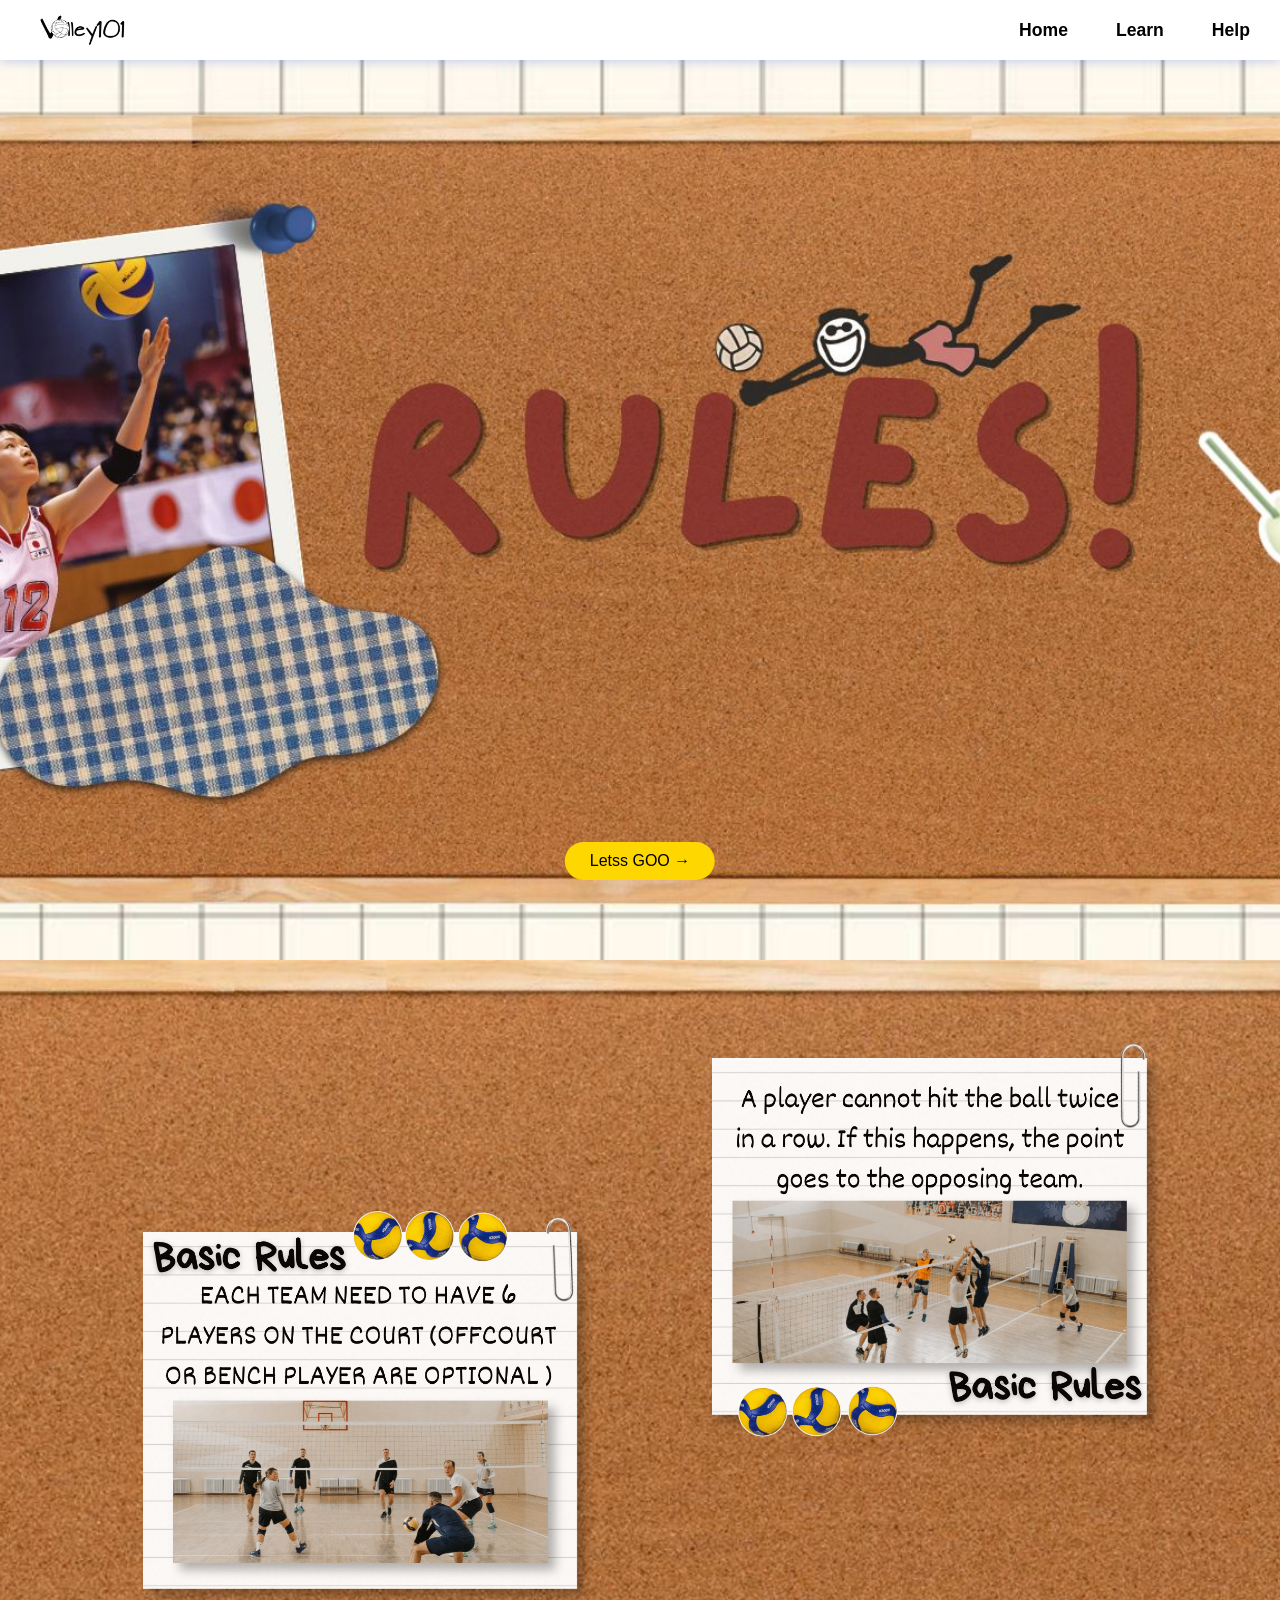
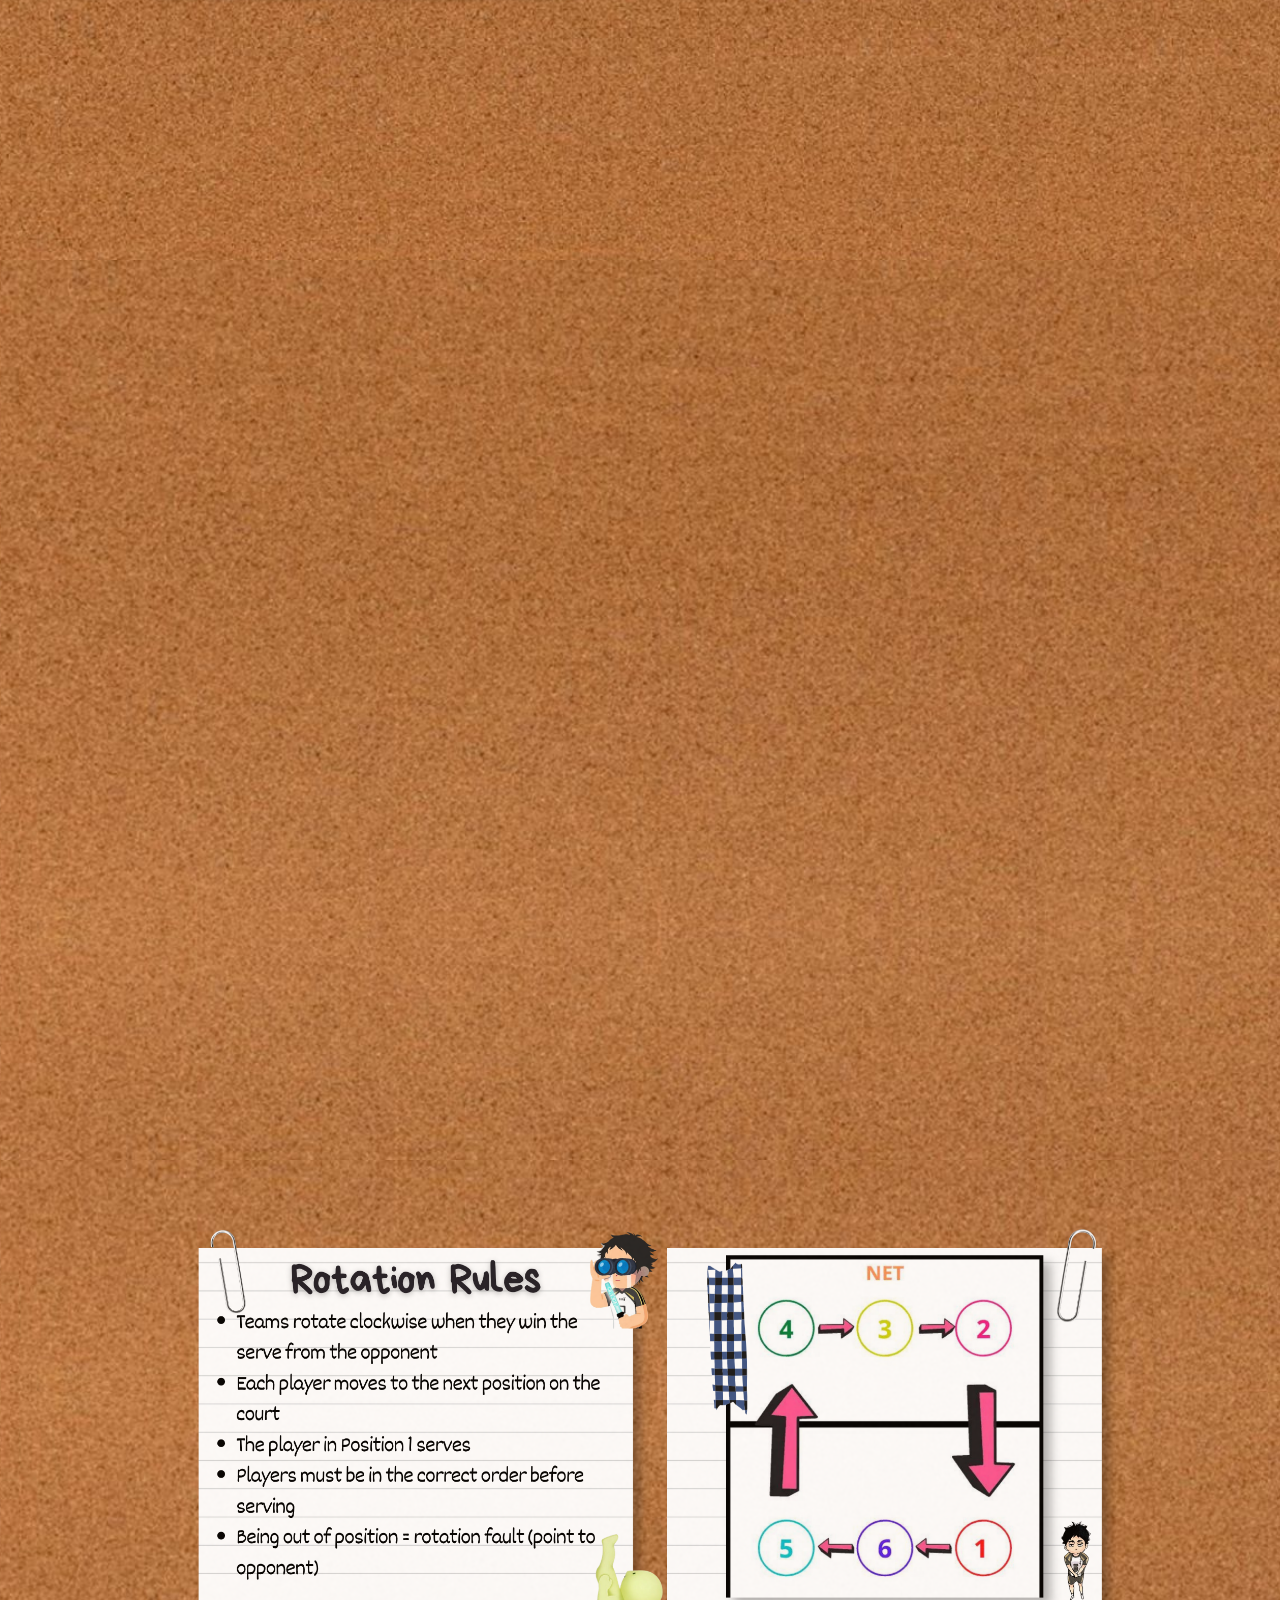
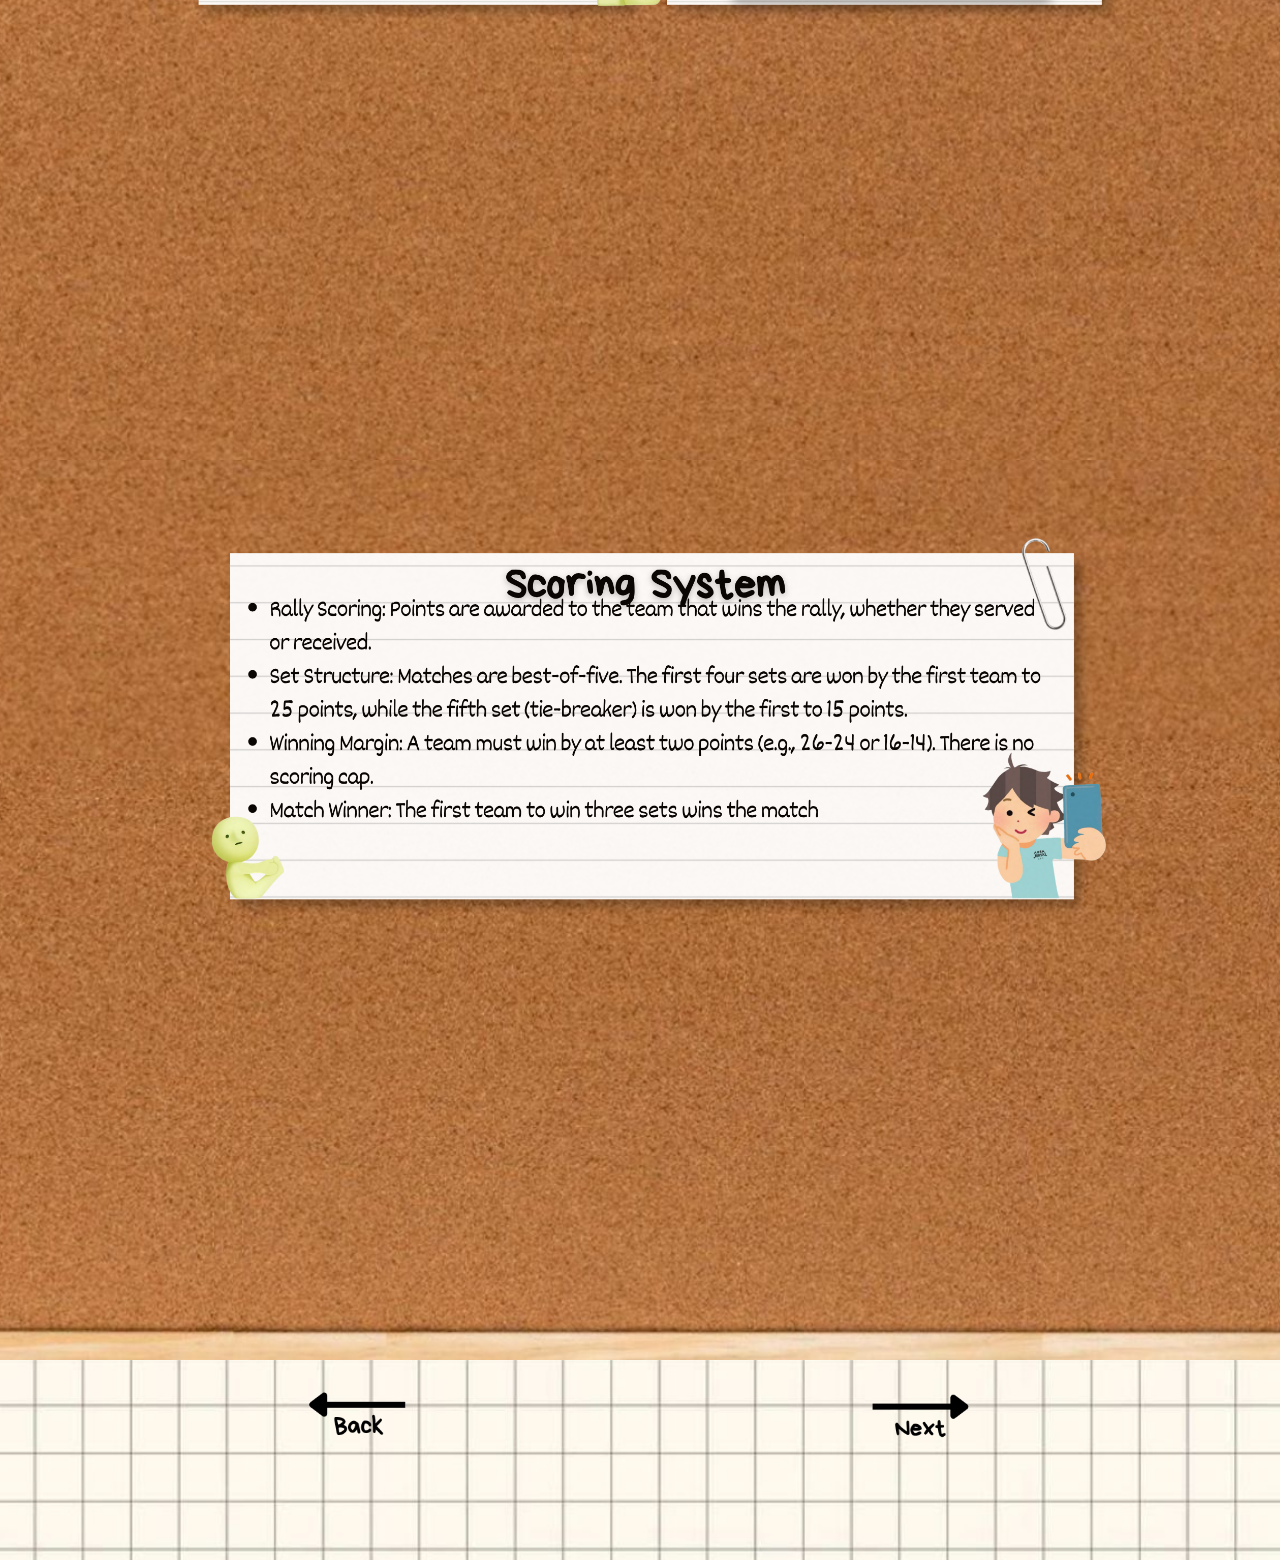
==== rules.html @ 19192f0d "Add files via upload" ====
<!DOCTYPE html>
<html lang="en">
<head>
  <meta charset="UTF-8">
  <title>rules Details</title>
  <link rel="stylesheet" href="style.css">
  <link rel="stylesheet" href="position.css">
  <link rel="stylesheet" href="rules.css">
</head>
<body>
  <!-- NAVBAR -->
  <nav class="navbar">
    <div class="logo">
      <a href="index.html">
        <img src="logo.png" alt="Volley101 Logo" class="logo-img" />
      </a>
    </div>
    <div class="nav-links">
            <div class="nav-links">
    <a href="index.html">Home</a>
    <a href="#content">Learn</a>
    <a href="#faq">Help</a>
  </div>
  </nav>

  <!-- HERO -->
  <section class="hero position-hero">
    <button onclick="scrollToHeadline()">Letss GOO →</button>
  </section>

   <!-- HEADLINE SECTION -->
    <section class="headline" id="master">
      <div class="headline-overlay">
        <img src="rules2.png" alt="Rules PNG" class="overlay-img" />
        <img src="rules3.png" alt="Rules PNG" class="overlay1-img" />
      </div>
    </section>

<!-- CONTENT SECTION -->
 <section class="content" id="content">
  <div class="content-overlay">
    <img src="rules4.png" alt="Rules PNG" class="overlay2-img"/>
    <img src="rules5.png" alt="Rules PNG" class="overlay3-img"/>
  </div>
 </section>

  <section class="content secondary-content">
    <div class="headline-overlay">
      <img src="rules6.png" alt="Rules PNG" class="overlay4-img" />
    </div>
  </section>

  <section class="content third-content">
    <div class="headline-overlay">
      <img src="rules7.png" alt="Rules PNG" class="overlay5-img" />
    </div>
  </section>



<script>
function scrollToHeadline() {
  const element = document.getElementById('master');
  if (element) {
    element.scrollIntoView({ behavior: 'smooth' });
  }
}
const imageObserver = new IntersectionObserver((entries) => {
  entries.forEach(entry => {
    if (entry.isIntersecting) {
      entry.target.classList.add('animate');
    } else {
      entry.target.classList.remove('animate');
    }
  });
}, {
  threshold: 0.2,
  rootMargin: '0px 0px -100px 0px'
});
// Observe all rule images
const overlayImages = document.querySelectorAll('.overlay-img, .overlay1-img, .overlay2-img, .overlay3-img, .overlay4-img, .overlay5-img');
overlayImages.forEach(img => imageObserver.observe(img));
</script>
 <footer class="footer">
  <div class="button">
      <a href="position.html">
        <img src="left.png" alt="leftbutton" class="button-img" />
      </a>
      <div class="button1">
      <a href="index.html">
        <img src="right.png" alt="rightbutton" class="button-img" />
      </a>

</div>
---- style.css ----
html {
    scroll-behavior: smooth;
}

* {
    margin: 0;
    padding: 0;
    box-sizing: border-box;
    font-family: Arial, sans-serif;
}

/* ANIMATIONS */
@keyframes fadeInDown {
    from {
        opacity: 0;
        transform: translateY(-30px);
    }
    to {
        opacity: 1;
        transform: translateY(0);
    }
}

@keyframes fadeInUp {
    from {
        opacity: 0;
        transform: translateY(30px);
    }
    to {
        opacity: 1;
        transform: translateY(0);
    }
}

body {
    background-color: #F5F7FA;
}

/* NAVBAR */
.navbar {
    background: linear-gradient(135deg, #ffffff 0%, #ffffff 100%);
    color: white;
    padding: 12px 30px;
    display: flex;
    justify-content: space-between;
    align-items: center;
    font-family: 'Baloo 2', sans-serif;
    box-shadow: 0 2px 10px rgba(65, 105, 225, 0.3);
    min-height: 60px;
    position: relative;
    z-index: 1000;
}

/* Apply Montserrat to top sections (navbar, hero, headline, content) */
.navbar, .navbar *, .hero, .hero *, .headline, .headline *, .content, .content * {
    font-family: 'Baloo 2', sans-serif;
}

/* Logo image sizing */
.logo {
    display: flex;
    align-items: center;
    gap: 12px;
    margin-left: 8px;
}

.logo-img {
    height: 34px;
    width: auto;
    max-height: 56px;
    object-fit: contain;
    vertical-align: middle;
    display: inline-block;
}

/* Ensure navbar items don't wrap on small screens */
.nav-links {
    display: flex;
    align-items: center;
    gap: 18px;
}

@media (max-width: 600px) {
    .logo-img { height: 32px; }
    .nav-links a { margin-left: 10px; font-size: 1em; }
}

.nav-links a {
    color: rgb(0, 0, 0);
    margin-left: 30px;
    text-decoration: none;
    font-weight: bold;
    font-size: 1.1em;
}

/* HERO */
.hero {
    background: url('volleyball-banner.jpg') no-repeat center top;
    background-size: cover;
    text-align: center;
    padding: 150px 20px;
    position: relative;
    overflow: hidden;
    color: white;
    min-height: 100vh;
    display: flex;
    flex-direction: column;
    justify-content: center;
    align-items: center;
    /* optional fixed attachment for parallax-style alignment */
    /* background-attachment: fixed; */
}

.hero-img {
    width: 100%;
    max-width: 800px;
    height: 300px;
    object-fit: cover;
    border-radius: 15px;
    margin-bottom: 30px;
    opacity: 0.9;
}

.hero h1 {
    font-size: 48px;
    color: white;
    text-shadow: 2px 2px 4px rgba(0,0,0,0.5);
    margin-bottom: 15px;
    animation: fadeInDown 1s ease-out;
}

.hero p {
    font-size: 24px;
    margin: 10px 0 20px;
    color: white;
    text-shadow: 2px 2px 4px rgba(0,0,0,0.5);
    animation: fadeInUp 1.2s ease-out;
}

.hero button {
    padding: 10px 25px;
    font-size: 16px;
    border: none;
    background-color: #FFD700;
    color: rgb(0, 0, 0);
    border-radius: 20px;
    cursor: pointer;
    animation: fadeInUp 1.4s ease-out;
}

.hero button:hover {
    background-color: #FFC107;
}

@media (max-width: 600px) {
    .hero { padding: 120px 20px; }
    .hero button { position: absolute; bottom: 20px; left: 50%; transform: translateX(-50%); z-index: 10; }
}

/* Position Start Learning button at bottom for larger screens */
.hero button {
    position: absolute;
    bottom: 80px;
    left: 50%;
    transform: translateX(-50%);
    z-index: 10;
}

.volleyball-page .hero {
    border-bottom: 2px solid rgba(255, 255, 255, 0.5);
}

.volleyball-page .headline {
    border-bottom: 2px solid rgba(255, 255, 255, 0.5);
}

.volleyball-page .content {
    border-bottom: 2px solid rgba(255, 255, 255, 0.5);
}

/* HEADLINE SECTION */
.headline {
    background: url('volley.jpg') no-repeat center top;
background-size: cover;
    background-size: cover;
    text-align: center;
    padding: 150px 20px;
    position: relative;
    overflow: hidden;
    color: white;
    min-height: 100vh;

    display: flex;
    justify-content: center;
    align-items: center;
}


/* BACK IMAGE */
.headline-overlay {
    position: absolute;
    inset: 0;

    display: flex;
    justify-content: center;
    align-items: center;

    z-index: 1;
    pointer-events: none; /* allows clicks to pass through */
}

.headline-overlay img {
    max-width: 95%;
    height: auto;
    object-fit: contain;
    opacity: 0.95;
}

/* FRONT CLICKABLE IMAGE */
.headline1-overlay {
    position: absolute;
    inset: 0;

    display: flex;
    justify-content: center;
    align-items: center;

    z-index: 999; /* ensures it's on top */
}

.head2-img {
    max-width: 95%;
    height: auto;
    object-fit: contain;

    cursor: pointer;
    pointer-events: auto;

    transition: transform 0.2s ease;
}

.head2-img:hover {
    transform: scale(1.02);
}


/* CONTENT */
.content {
    background: url('volleyballl.jpg') no-repeat center center;
    background-size: cover;
    text-align: center;
    /* match hero/headline padding */
    padding: 80px 20px;
    position: relative;
    overflow: hidden;
    color: white;
    display: flex;
    flex-direction: column;
    justify-content: center;
    align-items: center;
    /* ensure full viewport height like other top sections */
    min-height: 100vh;
    
}

.hero-img {
    width: 100%;
    max-width: 800px;
    height: 300px;
    object-fit: cover;
    border-radius: 15px;
    margin-bottom: 30px;
    opacity: 0.9;
}
.content h2 {
    font-family: 'Baloo 2', sans-serif;
    font-size: 48px;
    color: rgb(27, 22, 123);
    text-align: center;
    display: flex;
    margin-top: 0;
}
.skills-section {
  display: flex;
  align-items: center;   /* vertical center */
  justify-content: flex-start; /* left side */
  height: 100vh; /* full screen height (optional) */
}

/* SECTION */
.canva-section {
  background: url('volleyballl.jpg');
  background-size: cover;
  background-position: center;
  padding: 80px;
  position: relative;
}

/* TITLE */
.canva-section h2 {
  font-size: 50px;
  color: rgb(27, 22, 123);
  text-align: center;
  margin-bottom: 40px;
  font-family: 'Baloo 2', sans-serif;
}

/* BALL CONTAINER */
.canva-balls {
  position: relative;
  width: 100%;
  height: 700px; /* space for balls */
}

/* BALL STYLE */
.ball {
  position: absolute;
  text-align: center;
}

.ball img {
  width: 300px;
  border-radius: 50%;
  cursor: pointer;
  transition: 0.3s;
  box-shadow: 0 15px 25px rgba(0,0,0,0.3);
}

.ball img:hover {
  transform: scale(1.1);
}

.ball p {
  font-size: 22px;
  font-weight: bold;
  margin-top: 10px;
  color: black;
}

/* POSITION LIKE CANVA */
.training {
  top: 80px;
  left: 400px;
}

.skills {
  bottom: 80px;
  left: 500px;
}

.position {
  bottom: 80px;
  left: 400px;
}

.rules {
  bottom: 80px;
  right: 400px;
}

/* FLOATING ANIMATION (OPTIONAL BUT COOL) */
.ball {
  animation: float 5s ease-in-out infinite;
}

@keyframes float {
  0% { transform: translateY(0); }
  50% { transform: translateY(-12px); }
  100% { transform: translateY(0); }
}

.ball img:hover { transform: scale(1.12); }

.ball p { display: none; }

/* BALLS SECTION CONTAINER */
.balls-section {
  position: relative;
  width: 100%;
  height: 600px;
  margin-top: 40px;
}

/* straight line positions */
.balls-section .ball:nth-child(1) { /* Skills */ left: 1%; top: 10%; transform: rotate(-8deg); }
.balls-section .ball:nth-child(2) { /* Position */ left: 27%; top: 8%; transform: rotate(6deg); }
.balls-section .ball:nth-child(3) { /* Training */ left: 54%; top: 10%; transform: rotate(-10deg); }
.balls-section .ball:nth-child(4) { /* Rules */ left: 80%; top: 8%; transform: rotate(4deg); }


/* FAQ Section */
#faq {
   background: url('VB.jpg') no-repeat center center;
    background-size: cover;
    text-align: center;
    /* match hero/headline padding */
    padding: 80px 20px;
    position: relative;
    overflow: hidden;
    color: white;
    display: flex;
    flex-direction: column;
    justify-content: center;
    align-items: center;
    /* ensure full viewport height like other top sections */
    min-height: 100vh;
    border-bottom: 3px solid rgba(0, 0, 0, 0.3);
}

#faq .book {
  text-align: center;
}
.book img {
 margin-top: 40px;
  width: 1300px;
  height: auto;
  cursor: pointer;
}
.book img{
  cursor:pointer;
  transition: transform 0.3s ease;
}

.book img:hover{
  transform: scale(1.05);
}

.footer {
  text-align: center;
  padding: 40px 20px;
  background-color: #ffffff;
  color: black;
}

.email {
  font-weight: bold;
}

.bottom-text {
  margin-top: 15px;
  font-size: 14px;
}
---- position.css ----
/* NAVBAR */
.navbar {
    background: linear-gradient(135deg, #ffffff 0%, #ffffff 100%);
    color: white;
    padding: 12px 30px;
    display: flex;
    justify-content: space-between;
    align-items: center;
    font-family: 'Baloo 2', sans-serif;
    box-shadow: 0 2px 10px rgba(65, 105, 225, 0.3);
    min-height: 60px;
    position: relative;
    z-index: 1000;
}

/* HERO */
.position-hero {
    background: url('position.jpg') no-repeat center top;
    background-size: cover;
    text-align: center;
    padding: 150px 20px;
    position: relative;
    overflow: hidden;
    color: white;
    min-height: 100vh;
    display: flex;
    flex-direction: column;
    justify-content: center;
    align-items: center;
    /* optional fixed attachment for parallax-style alignment */
    /* background-attachment: fixed; */
}

.hero h1 {
    font-size: 48px;
    color: white;
    text-shadow: 2px 2px 4px rgba(0,0,0,0.5);
    margin-bottom: 15px;
    animation: fadeInDown 1s ease-out;
}

.hero p {
    font-size: 24px;
    margin: 10px 0 20px;
    color: white;
    text-shadow: 2px 2px 4px rgba(0,0,0,0.5);
    animation: fadeInUp 1.2s ease-out;
}

.hero button {
    padding: 10px 25px;
    font-size: 16px;
    border: none;
    background-color: #FFD700;
    color: rgb(0, 0, 0);
    border-radius: 20px;
    cursor: pointer;
    animation: fadeInUp 1.4s ease-out;
}

.hero button:hover {
    background-color: #FFC107;
}

@media (max-width: 600px) {
    .hero { padding: 120px 20px; }
    .hero button { position: absolute; bottom: 20px; left: 50%; transform: translateX(-50%); z-index: 10; }
}

/* Position Start Learning button at bottom for larger screens */
.hero button {
    position: absolute;
    bottom: 80px;
    left: 50%;
    transform: translateX(-50%);
    z-index: 10;
}




/* HEADLINE SECTION */
.headline {
    background: url('V2.jpg') no-repeat center top;
    background-size: cover;
    text-align: center;
    padding: 150px 20px;
    position: relative;
    overflow: hidden;
    color: white;
    min-height: 100vh;
    display: flex;
    flex-direction: column;
    justify-content: center;
    align-items: center;
    /* optional fixed attachment for parallax-style alignment */
    /* background-attachment: fixed; */
}

.headline-overlay {
    position: absolute;
    inset: 0;
    display: flex;
    justify-content: center;
    align-items: center;
    pointer-events: none;
    padding: 20px;
}

.overlay1-img,
.overlay-img {
    width: 300%;
    max-width: 200vw;
    max-height: 95vh;
    height: auto;
    object-fit: contain;
    display: block;
    opacity: 0;
    transform: scale(0.8);
    transition: opacity 0.5s ease, transform 0.5s ease;
}

.overlay1-img.animate,
.overlay-img.animate {
    opacity: 1;
    transform: scale(1);
}

@keyframes popOut {
    0% {
        transform: scale(0);
        opacity: 0;
    }
    50% {
        transform: scale(1.1);
        opacity: 1;
    }
    100% {
        transform: scale(1);
        opacity: 1;
    }
}

  /* CONTENT */
.content {
    background: url('V3.jpg') no-repeat center center;
    background-size: cover;
    text-align: center;
    /* match hero/headline padding */
    padding: 80px 20px;
    position: relative;
    overflow: hidden;
    color: white;
    display: flex;
    flex-direction: column;
    justify-content: center;
    align-items: center;
    /* ensure full viewport height like other top sections */
    min-height: 100vh;
}

.secondary-content {
  background: url('V4.jpg') no-repeat center center;
  background-size: cover;
  box-shadow: none;
  padding: 80px 20px;
  min-height: 100vh;
}

.third-content {
  background: url('V5.jpg') no-repeat center center;
  background-size: cover;
  box-shadow: none;
  padding: 80px 20px;
  min-height: 100vh;
}

.fourth-content {
  background: url('V6.jpg') no-repeat center center;
  background-size: cover;
  box-shadow: none;
  padding: 80px 20px;
  min-height: 100vh;
}

.fifth-content {
    background: url('V7.jpg') no-repeat center center;
  background-size: cover;
  box-shadow: none;
  padding: 80px 20px;
  min-height: 100vh;
}


/* CONTEXT OVERLAY */
.context-overlay {
    position: fixed;
    top: 0;
    left: -100%;
    width: 100%;
    height: 100%;
    background: rgba(0, 0, 0, 0.95);
    display: flex;
    justify-content: center;
    align-items: center;
    z-index: 2000;
    transition: left 0.4s ease-out;
    pointer-events: none;
}

.context-overlay.show {
    left: 0;
    pointer-events: auto;
}

.context-content {
    position: relative;
    width: 100%;
    max-width: 90vw;
    max-height: 85vh;
    display: flex;
    justify-content: center;
    align-items: center;
    animation: slideInLeft 0.4s ease-out;
}

.context-img {
    width: 100%;
    height: auto;
    object-fit: contain;
    display: block;
}

.close-context {
    position: absolute;
    top: 30px;
    right: 30px;
    background: none;
    border: none;
    color: white;
    font-size: 40px;
    cursor: pointer;
    z-index: 2001;
    padding: 0;
    width: 50px;
    height: 50px;
    display: flex;
    align-items: center;
    justify-content: center;
    transition: transform 0.2s ease;
}

.close-context:hover {
    transform: scale(1.2);
}

@keyframes slideInLeft {
    0% {
        opacity: 0;
        transform: translateX(50px);
    }
    100% {
        opacity: 1;
        transform: translateX(0);
    }
}

.footer {
  background-image: url('rules2.jpg');
  background-size: cover;
  background-position: center;
  background-repeat: no-repeat;

  width: 100%;
  height: 200px;
  position: relative;

  overflow: hidden; /* prevents stuff from pushing background */
}

.button {
  position: absolute;
  top: -230px;
  right: 50px;
}

.button-img {
width: 100vw;
}

.button1 {
  position: absolute;
  top: 3px;
  left: 100px;
}
---- rules.css ----
.navbar {
    background: linear-gradient(135deg, #ffffff 0%, #ffffff 100%);
    color: white;
    padding: 12px 30px;
    display: flex;
    justify-content: space-between;
    align-items: center;
    font-family: 'Baloo 2', sans-serif;
    box-shadow: 0 2px 10px rgba(65, 105, 225, 0.3);
    min-height: 60px;
    position: relative;
    z-index: 1000;
}
/* HERO */
.position-hero {
    background: url('rules1.jpg') no-repeat center top;
    background-size: cover;
    text-align: center;
    padding: 150px 20px;
    position: relative;
    overflow: hidden;
    color: white;
    min-height: 100vh;
    display: flex;
    flex-direction: column;
    justify-content: center;
    align-items: center;
    /* optional fixed attachment for parallax-style alignment */
    /* background-attachment: fixed; */
}

.headline {
    background: url('V2.jpg') no-repeat center top;
   background-size: cover;
    text-align: center;
    padding: 150px 20px;
    position: relative;
    overflow: hidden;
    color: white;
    min-height: 100vh;
    display: flex;
    flex-direction: column;
    justify-content: center;
    align-items: center;
    /* background-attachment: fixed; */
}
.headline {
    position: relative;
    height: 400px;
}

.headline-overlay {
    position: absolute;
    inset: 0;
}

.headline {
    position: relative;
    height: 100vh;
}

.overlay-img {
    position: absolute;
    width: 1570px;
    top: 20-px;
    left:-20px;
}

.overlay1-img {
    position: absolute;
    width: 1570px;
    top: 20px;
    right: -30px;
}

.content {
    background: url('V3.jpg') no-repeat center top;
   background-size: cover;
    text-align: center;
    padding: 150px 20px;
    position: relative;
    overflow: hidden;
    color: white;
    min-height: 100vh;
    display: flex;
    flex-direction: column;
    justify-content: center;
    align-items: center;
    /* background-attachment: fixed; */
}
.content {
    position: relative;
    height: 400px;
}

.content-overlay {
    position: absolute;
    inset: 0;
}

.content {
    position: relative;
    height: 100vh;
}

.overlay2-img {
    position: absolute;
    width: 1570px;
    top: 10px;
    left:-20px;
}

.overlay3-img {
    position: absolute;
    width: 1570px;
    top: 10px;
    right: -30px;
}

.secondary-content {
  background: url('V4.jpg') no-repeat center center;
  background-size: cover;
  box-shadow: none;
  padding: 80px 20px;
  min-height: 100vh;
}
.secondary-content {
    position: relative;
    height: 400px;
}

.seconndary-content-overlay {
    position: absolute;
    inset: 0;
}

.secondary-content {
    position: relative;
    height: 100vh;
}

.overlay4-img {
    position: absolute;
    width: 1550px;
    top: 10px;
    right:15px;
}

.third-content {
  background: url('V7.jpg') no-repeat center center;
  background-size: cover;
  box-shadow: none;
  padding: 80px 20px;
  min-height: 100vh;
}
.third-content {
    position: relative;
    height: 100vh;
}

.overlay5-img {
    position: absolute;
    width: 1550px;
    top: 10px;
    right:20px;
}

.overlay-img, .overlay1-img, .overlay2-img, .overlay3-img, .overlay4-img, .overlay5-img {
    opacity: 0;
    transform: scale(0.8);
    transition: opacity 0.5s ease, transform 0.5s ease;
}

.overlay-img.animate, .overlay1-img.animate, .overlay2-img.animate, .overlay3-img.animate, .overlay4-img.animate, .overlay5-img.animate {
    opacity: 1;
    transform: scale(1);
}

.footer {
  background-image: url('rules2.jpg');
  background-size: cover;
  background-position: center;
  background-repeat: no-repeat;

  width: 100%;
  height: 200px;
  position: relative;

  overflow: hidden; /* prevents stuff from pushing background */
}

.button {
  position: absolute;
  top: -230px;
  right: 50px;
}

.button-img {
width: 100vw;
}

.button1 {
  position: absolute;
  top: 3px;
  left: 100px;
}
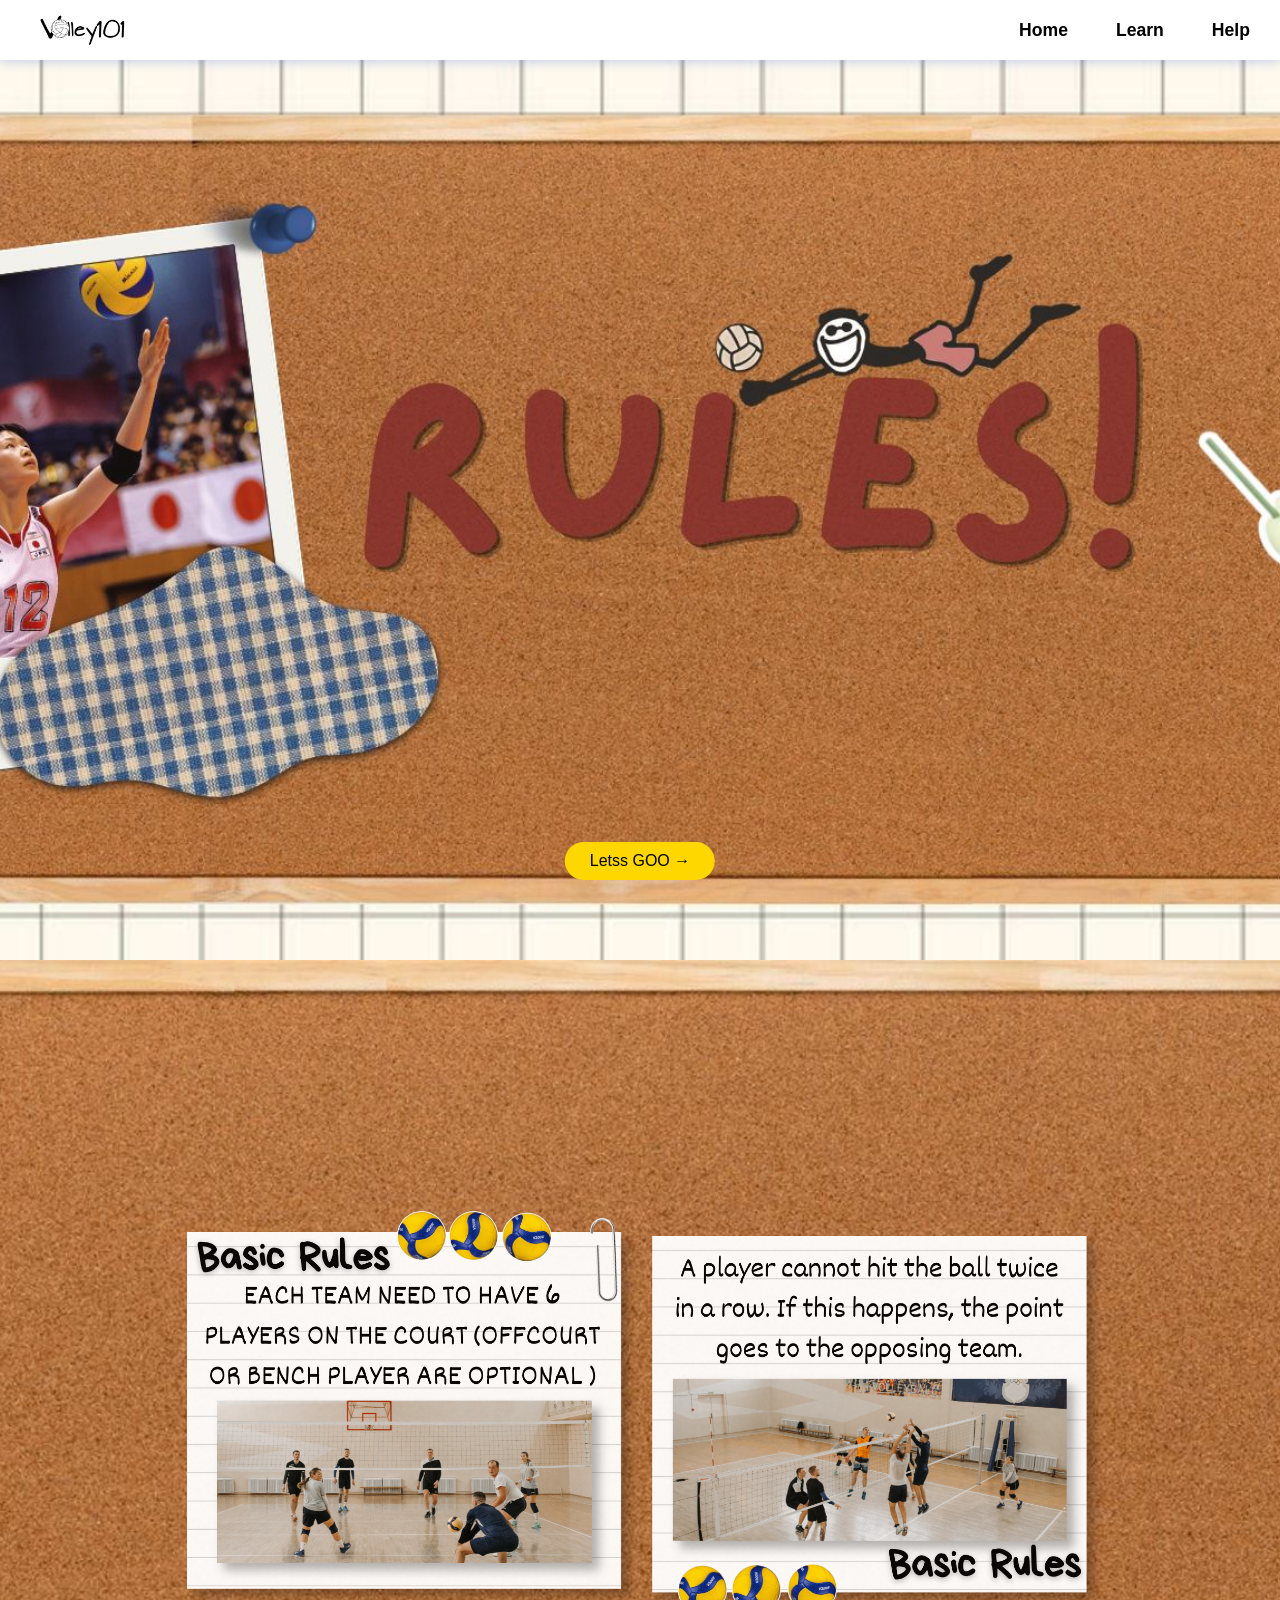
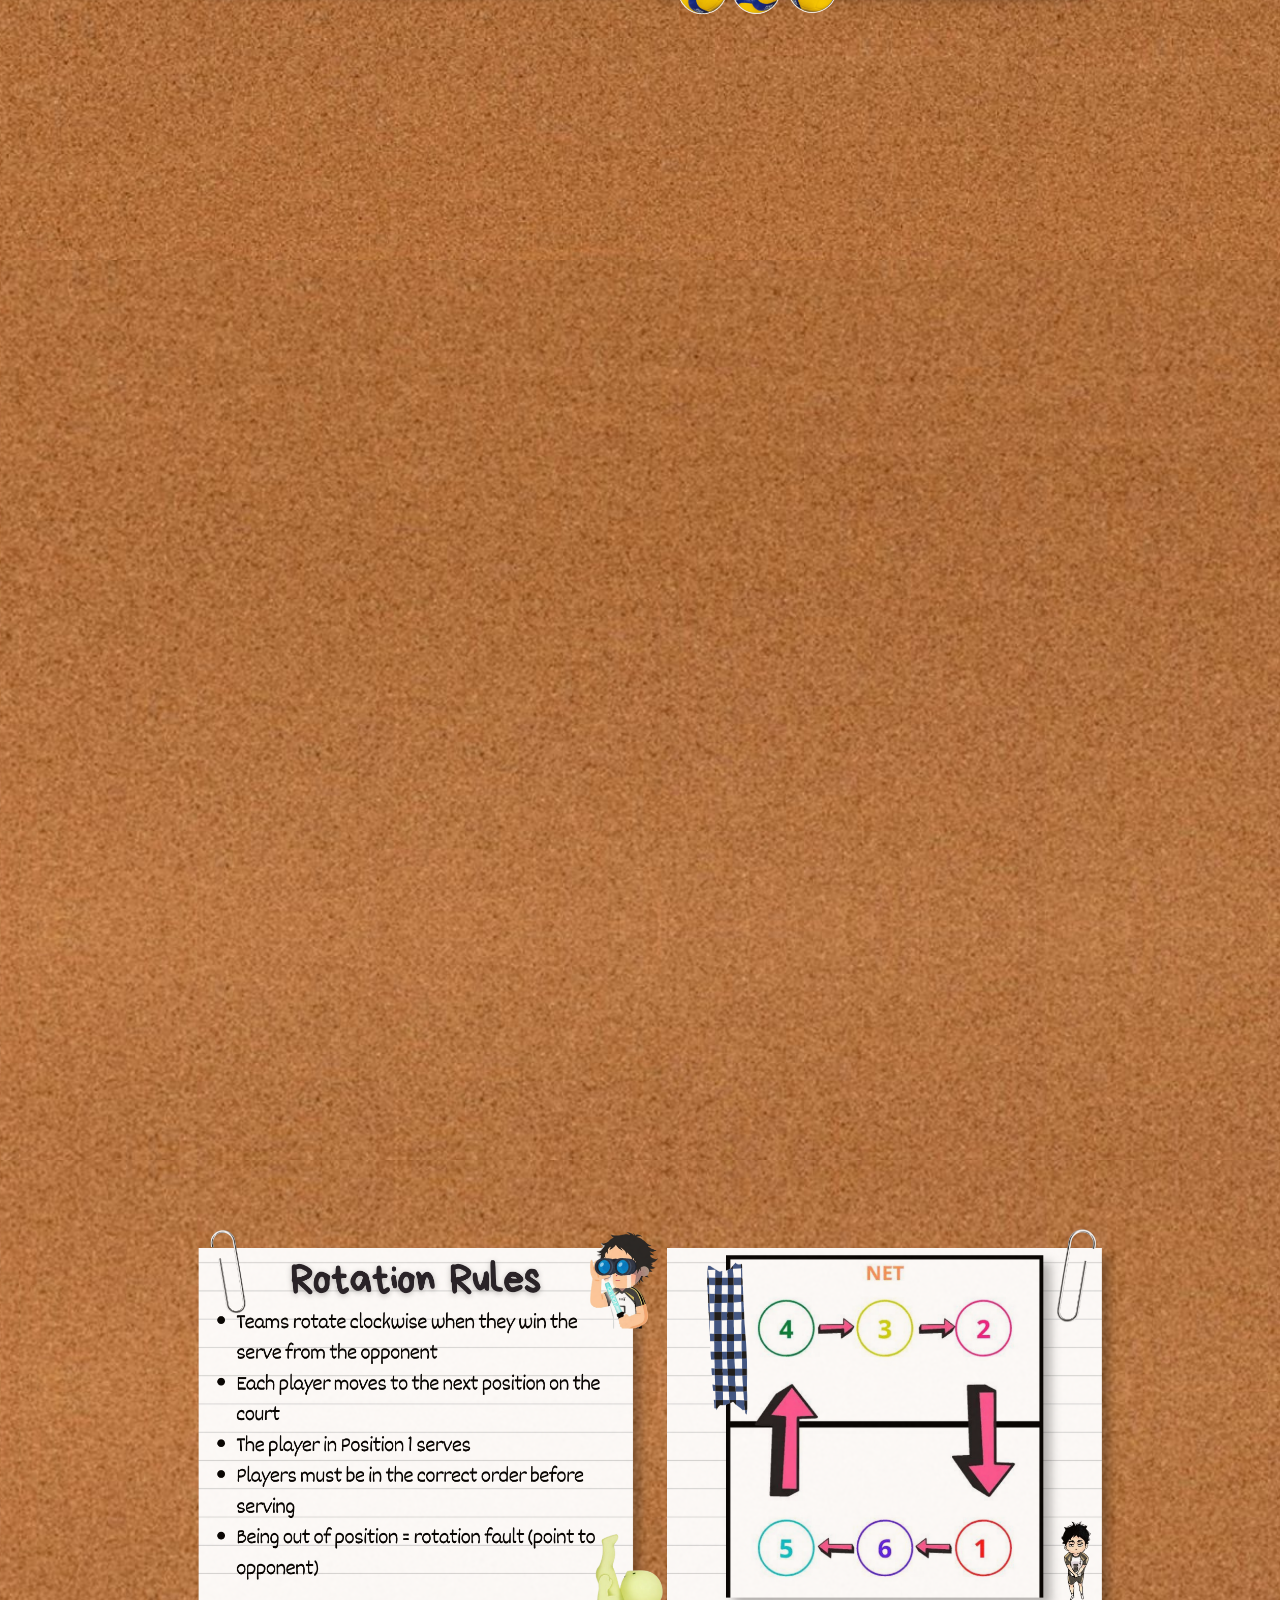
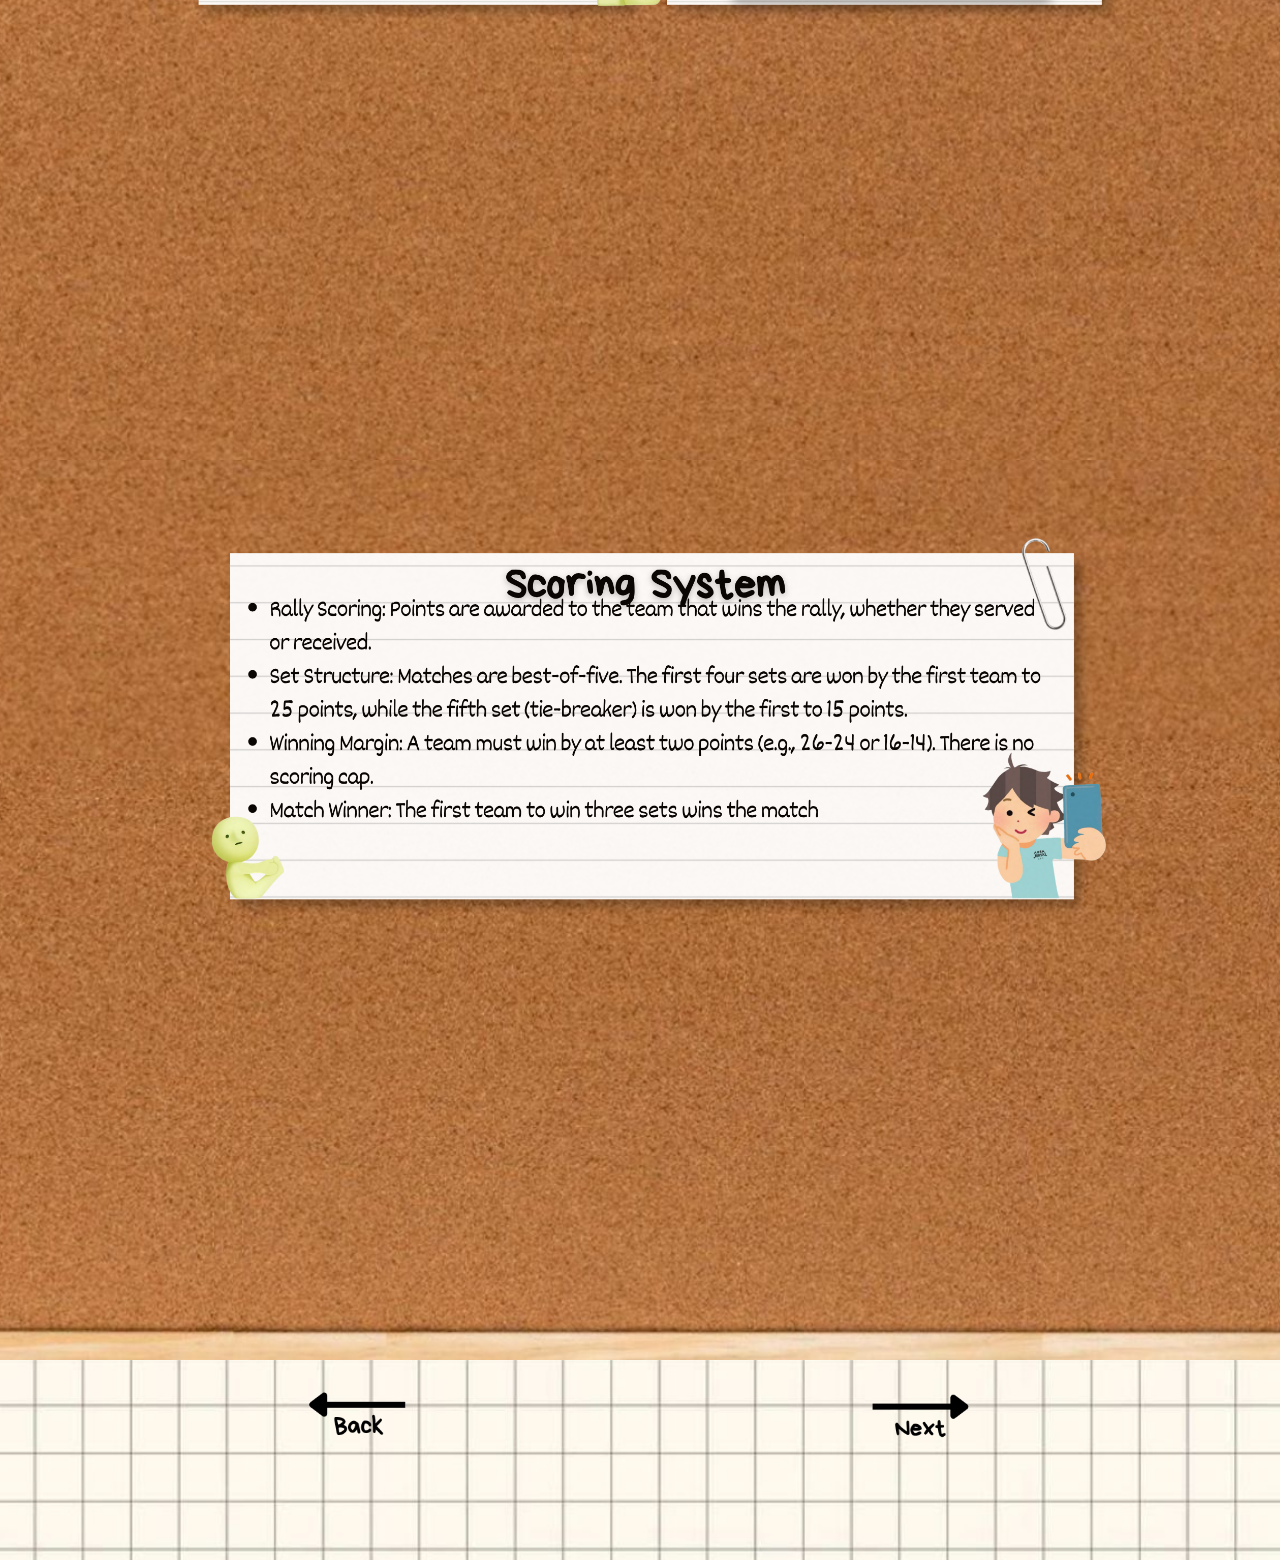
==== commit 84cdb056: "Add files via upload" ====
--- a/rules.html
+++ b/rules.html
@@ -1,7 +1,8 @@
 <!DOCTYPE html>
 <html lang="en">
 <head>
-  <meta charset="UTF-8">
+  <meta name="viewport" content="width=device-width, initial-scale=1.0">
+    <meta charset="UTF-8">
   <title>rules Details</title>
   <link rel="stylesheet" href="style.css">
   <link rel="stylesheet" href="position.css">
@@ -32,15 +33,13 @@
     <section class="headline" id="master">
       <div class="headline-overlay">
         <img src="rules2.png" alt="Rules PNG" class="overlay-img" />
-        <img src="rules3.png" alt="Rules PNG" class="overlay1-img" />
       </div>
     </section>
 
 <!-- CONTENT SECTION -->
  <section class="content" id="content">
   <div class="content-overlay">
-    <img src="rules4.png" alt="Rules PNG" class="overlay2-img"/>
-    <img src="rules5.png" alt="Rules PNG" class="overlay3-img"/>
+    <img src="rules3.png" alt="Rules PNG" class="overlay2-img"/>
   </div>
  </section>
 
--- a/style.css
+++ b/style.css
@@ -439,4 +439,73 @@
 .bottom-text {
   margin-top: 15px;
   font-size: 14px;
+}
+
+/* Responsive Design */
+@media (max-width: 768px) {
+  .navbar {
+    padding: 10px 15px;
+  }
+  .nav-links {
+    gap: 10px;
+  }
+  .nav-links a {
+    font-size: 1em;
+    margin-left: 15px;
+  }
+  .hero {
+    padding: 100px 15px;
+  }
+  .hero h1 {
+    font-size: 36px;
+  }
+  .hero p {
+    font-size: 18px;
+  }
+  .headline, .content {
+    padding: 100px 15px;
+  }
+  .ball img {
+    width: 200px;
+  }
+  .balls-section {
+    height: 400px;
+  }
+  .balls-section .ball:nth-child(1) { left: 5%; top: 10%; }
+  .balls-section .ball:nth-child(2) { left: 35%; top: 10%; }
+  .balls-section .ball:nth-child(3) { left: 65%; top: 10%; }
+  .balls-section .ball:nth-child(4) { left: 85%; top: 10%; }
+  .book img {
+    width: 90%;
+    max-width: 600px;
+  }
+}
+
+@media (max-width: 480px) {
+  .navbar {
+    flex-direction: column;
+    padding: 10px;
+  }
+  .nav-links {
+    margin-top: 10px;
+  }
+  .hero h1 {
+    font-size: 28px;
+  }
+  .hero p {
+    font-size: 16px;
+  }
+  .ball img {
+    width: 150px;
+  }
+  .balls-section {
+    height: 300px;
+  }
+  .balls-section .ball:nth-child(1) { left: 10%; top: 10%; }
+  .balls-section .ball:nth-child(2) { left: 40%; top: 10%; }
+  .balls-section .ball:nth-child(3) { left: 70%; top: 10%; }
+  .balls-section .ball:nth-child(4) { left: 80%; top: 10%; }
+  .book img {
+    width: 95%;
+  }
 }
--- a/position.css
+++ b/position.css
@@ -294,3 +294,55 @@
   left: 100px;
 }
 
+/* Responsive Design */
+@media (max-width: 768px) {
+  .navbar {
+    padding: 10px 15px;
+  }
+  .hero {
+    padding: 100px 15px;
+  }
+  .hero h1 {
+    font-size: 36px;
+  }
+  .hero p {
+    font-size: 18px;
+  }
+  .headline, .content, .secondary-content, .third-content, .fourth-content, .fifth-content {
+    padding: 60px 15px;
+  }
+  .overlay1-img, .overlay-img {
+    width: 90%;
+    max-width: 90vw;
+  }
+  .context-content {
+    max-width: 95vw;
+  }
+  .button-img {
+    width: 90vw;
+  }
+}
+
+@media (max-width: 480px) {
+  .navbar {
+    flex-direction: column;
+    padding: 10px;
+  }
+  .hero h1 {
+    font-size: 28px;
+  }
+  .hero p {
+    font-size: 16px;
+  }
+  .overlay1-img, .overlay-img {
+    width: 95%;
+    max-width: 95vw;
+  }
+  .context-content {
+    max-width: 98vw;
+  }
+  .button-img {
+    width: 95vw;
+  }
+}
+
--- a/rules.css
+++ b/rules.css
@@ -63,15 +63,10 @@
     position: absolute;
     width: 1570px;
     top: 20-px;
-    left:-20px;
-}
-
-.overlay1-img {
-    position: absolute;
-    width: 1570px;
-    top: 20px;
-    right: -30px;
-}
+    right: 40px;
+}
+
+
 
 .content {
     background: url('V3.jpg') no-repeat center top;
@@ -110,12 +105,7 @@
     left:-20px;
 }
 
-.overlay3-img {
-    position: absolute;
-    width: 1570px;
-    top: 10px;
-    right: -30px;
-}
+
 
 .secondary-content {
   background: url('V4.jpg') no-repeat center center;
@@ -158,6 +148,48 @@
     height: 100vh;
 }
 
+/* Responsive Design */
+@media (max-width: 768px) {
+  .navbar {
+    padding: 10px 15px;
+  }
+  .hero {
+    padding: 100px 15px;
+  }
+  .hero h1 {
+    font-size: 36px;
+  }
+  .hero p {
+    font-size: 18px;
+  }
+  .headline, .content, .secondary-content, .third-content {
+    padding: 60px 15px;
+  }
+  .overlay-img, .overlay2-img, .overlay4-img {
+    width: 90%;
+    max-width: 90vw;
+    position: static;
+    margin: 0 auto;
+  }
+}
+
+@media (max-width: 480px) {
+  .navbar {
+    flex-direction: column;
+    padding: 10px;
+  }
+  .hero h1 {
+    font-size: 28px;
+  }
+  .hero p {
+    font-size: 16px;
+  }
+  .overlay-img, .overlay2-img, .overlay4-img {
+    width: 95%;
+    max-width: 95vw;
+  }
+}
+
 .overlay5-img {
     position: absolute;
     width: 1550px;
